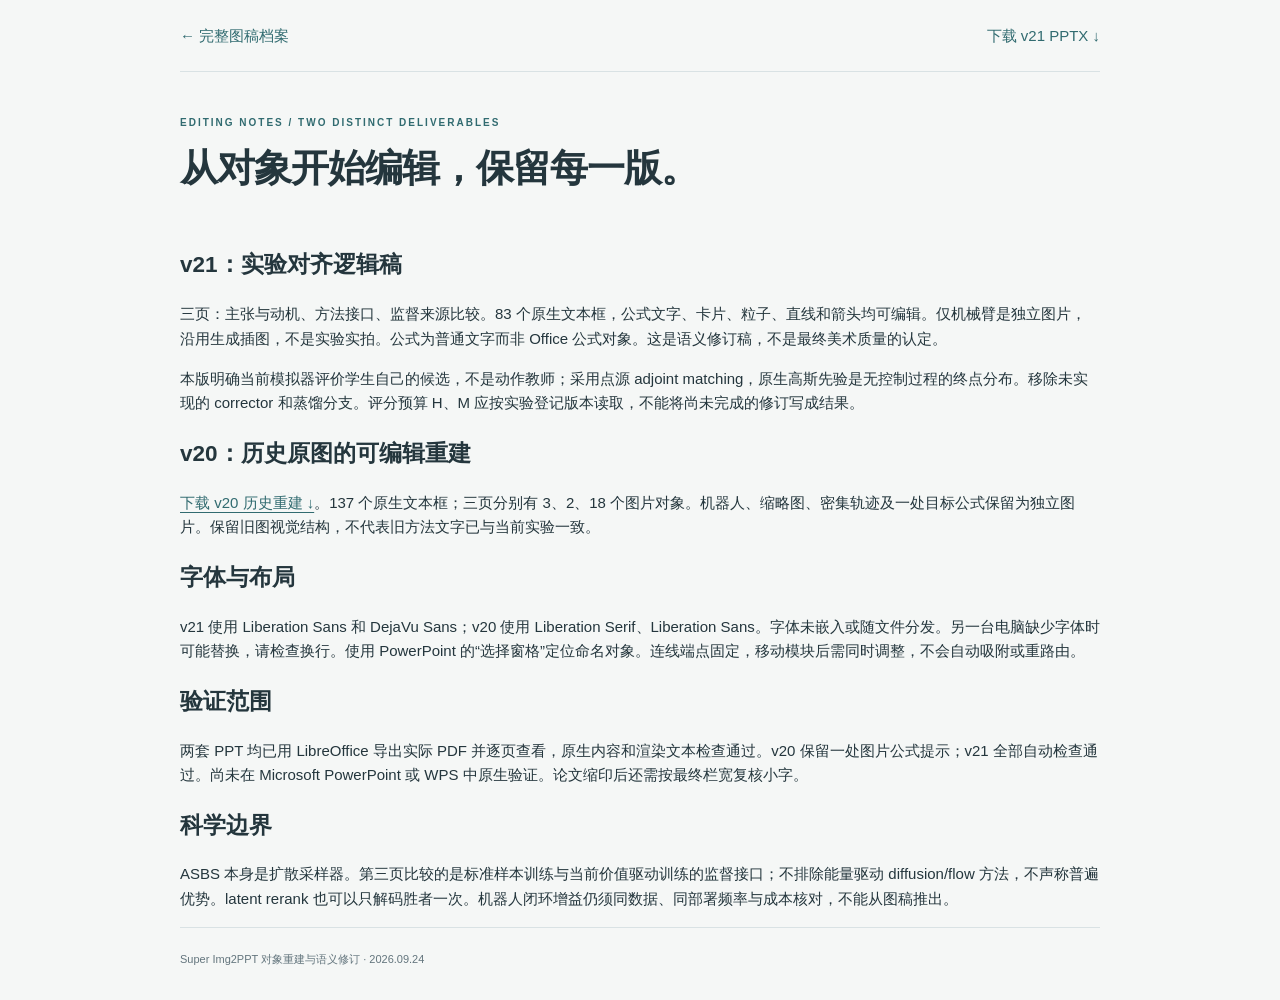
==== editing-guide.html @ 5e0d91dc "feat(figures): add editable decks and complete figure history Preserve v20 artwork and add a separat" ====
<!doctype html><html lang="zh-CN"><head><meta charset="utf-8"><meta name="viewport" content="width=device-width,initial-scale=1"><meta name="referrer" content="no-referrer"><title>ASBS · PowerPoint 编辑说明</title><link rel="stylesheet" href="figure-gallery.css"></head>
<body><main style="max-width:1000px"><nav class="site-nav"><a href="figure-history.html">← 完整图稿档案</a><a href="downloads/v21-aligned.pptx" download>下载 v21 PPTX ↓</a></nav><header class="intro"><div><p class="eyebrow">EDITING NOTES / TWO DISTINCT DELIVERABLES</p><h1>从对象开始编辑，保留每一版。</h1></div></header>
<section><h2>v21：实验对齐逻辑稿</h2><p>三页：主张与动机、方法接口、监督来源比较。83 个原生文本框，公式文字、卡片、粒子、直线和箭头均可编辑。仅机械臂是独立图片，沿用生成插图，不是实验实拍。公式为普通文字而非 Office 公式对象。这是语义修订稿，不是最终美术质量的认定。</p><p>本版明确当前模拟器评价学生自己的候选，不是动作教师；采用点源 adjoint matching，原生高斯先验是无控制过程的终点分布。移除未实现的 corrector 和蒸馏分支。评分预算 H、M 应按实验登记版本读取，不能将尚未完成的修订写成结果。</p>
<h2>v20：历史原图的可编辑重建</h2><p><a href="downloads/v20-editable.pptx" download>下载 v20 历史重建 ↓</a>。137 个原生文本框；三页分别有 3、2、18 个图片对象。机器人、缩略图、密集轨迹及一处目标公式保留为独立图片。保留旧图视觉结构，不代表旧方法文字已与当前实验一致。</p>
<h2>字体与布局</h2><p>v21 使用 Liberation Sans 和 DejaVu Sans；v20 使用 Liberation Serif、Liberation Sans。字体未嵌入或随文件分发。另一台电脑缺少字体时可能替换，请检查换行。使用 PowerPoint 的“选择窗格”定位命名对象。连线端点固定，移动模块后需同时调整，不会自动吸附或重路由。</p>
<h2>验证范围</h2><p>两套 PPT 均已用 LibreOffice 导出实际 PDF 并逐页查看，原生内容和渲染文本检查通过。v20 保留一处图片公式提示；v21 全部自动检查通过。尚未在 Microsoft PowerPoint 或 WPS 中原生验证。论文缩印后还需按最终栏宽复核小字。</p>
<h2>科学边界</h2><p>ASBS 本身是扩散采样器。第三页比较的是标准样本训练与当前价值驱动训练的监督接口；不排除能量驱动 diffusion/flow 方法，不声称普遍优势。latent rerank 也可以只解码胜者一次。机器人闭环增益仍须同数据、同部署频率与成本核对，不能从图稿推出。</p></section>
<footer>Super Img2PPT 对象重建与语义修订 · 2026.09.24</footer></main></body></html>
---- figure-gallery.css ----
:root{color-scheme:light;--ink:#24363d;--muted:#63757d;--teal:#316b70;--line:#d9e2e4;--paper:#fff;--wash:#f5f7f6;--warm:#9a6927}
*{box-sizing:border-box}body{margin:0;background:var(--wash);color:var(--ink);font:15px/1.65 -apple-system,BlinkMacSystemFont,"Segoe UI","PingFang SC","Microsoft YaHei",sans-serif}main{max-width:1600px;margin:auto;padding:24px 40px 32px}a{color:var(--teal);text-underline-offset:4px}button,select{font:inherit}button,a,select{-webkit-tap-highlight-color:transparent}button{cursor:pointer}button:focus-visible,a:focus-visible,select:focus-visible,summary:focus-visible{outline:3px solid #579fa4;outline-offset:4px}.skip-link{position:fixed;top:8px;left:8px;transform:translateY(-180%);z-index:20;background:white;padding:10px}.skip-link:focus{transform:none}.site-nav{display:flex;justify-content:space-between;align-items:center;border-bottom:1px solid var(--line);padding:0 0 22px}.site-nav div{display:flex;gap:28px}.site-nav a{text-decoration:none}.wordmark{font-size:24px;letter-spacing:-1px;font-weight:750;color:var(--ink)}.wordmark span{font-size:10px;letter-spacing:2px;font-weight:500;margin-left:10px}.intro{display:flex;justify-content:space-between;gap:32px;padding:43px 0 20px;align-items:center}.eyebrow{font-size:10px;letter-spacing:2px;color:var(--teal);font-weight:650;margin:0 0 13px}h1{font-size:38px;line-height:1.3;letter-spacing:-1px;font-weight:650;margin:0 0 14px}.lead{color:var(--muted);max-width:830px;margin:0}.archive-mark{display:flex;flex-direction:column;min-width:165px;border-left:1px solid var(--line);padding-left:25px;color:var(--muted);font-size:12px}.archive-mark strong{font-size:40px;line-height:1.4;color:var(--teal);font-weight:500}.scope-note{display:flex;gap:10px;align-items:flex-start;font-size:12px;color:var(--muted);margin:0 0 32px;padding:13px 16px;background:#eaf0ef;border-radius:4px}.status-dot{width:6px;height:6px;flex:0 0 6px;margin-top:7px;background:var(--teal);border-radius:50%}.section-heading{display:flex;justify-content:space-between;align-items:center;gap:16px;margin:0 0 16px}.section-heading h2{font-size:20px;margin:0;font-weight:650}.section-heading span{font-size:12px;color:var(--muted)}.toolbar{display:flex;justify-content:space-between;gap:16px;flex-wrap:wrap;align-items:center;margin:0 0 20px}.figure-tabs{display:flex;gap:2px;background:#e5ebe9;border-radius:5px;padding:4px}.figure-tabs button{background:transparent;border:0;padding:9px 17px;border-radius:3px;color:var(--muted)}.figure-tabs button[aria-pressed=true]{background:white;color:var(--ink);box-shadow:0 1px 3px #22363815}.selectors{display:flex;gap:14px;flex-wrap:wrap;align-items:end}.selectors label{display:flex;gap:7px;align-items:center;color:var(--muted);font-size:12px}select{padding:9px 28px 9px 10px;border:1px solid var(--line);border-radius:4px;background:white;color:var(--ink);min-height:43px}.selectors button,.lightbox-bar button{background:white;border:1px solid var(--line);border-radius:4px;color:var(--teal);padding:9px 13px;min-height:43px;font-size:13px}#compare-toggle[aria-pressed=true]{background:var(--teal);border-color:var(--teal);color:white}.figures{display:grid;grid-template-columns:minmax(0,1fr);gap:20px}.figures.comparing{grid-template-columns:repeat(2,minmax(0,1fr))}.figure-panel{background:white;border:1px solid var(--line);border-radius:6px;overflow:hidden;min-width:0;align-self:start}.figure-header{padding:18px 22px;border-bottom:1px solid var(--line);display:flex;gap:16px;justify-content:space-between;align-items:start}.figure-header h3{font-size:17px;margin:0 0 3px;font-weight:600}.figure-header p{color:var(--muted);font-size:12px;margin:0}.figure-actions{display:flex;gap:13px;flex-wrap:wrap;justify-content:flex-end;font-size:12px;white-space:nowrap}.image-button{border:0;background:white;display:block;padding:10px;width:100%;cursor:zoom-in}.image-button img{display:block;width:100%;height:auto}.figure-note{border-top:1px solid #ecf0ef;padding:14px 22px;color:var(--muted);font-size:13px}.figure-note p{margin:0 0 6px}.figure-note p:last-child{margin:0}.tag{font-size:10px;font-weight:600;letter-spacing:.3px;border:1px solid var(--line);padding:2px 6px;border-radius:3px;display:inline-block;margin-right:7px}.tag.old{color:var(--warm);border-color:#dbc9ac}.warning{padding:12px 16px;background:#fbf4e8;border-left:3px solid #b4823c;color:#805b2a;font-size:13px}.viewer-tip{font-size:12px;color:var(--muted);margin:12px 0 40px}.empty-state{min-height:220px;display:grid;place-content:center;padding:32px;text-align:center;color:var(--muted)}.empty-state strong{display:block;color:var(--ink);font-size:18px;margin-bottom:8px}.history-list{border-top:1px solid var(--line)}.history-item{display:grid;grid-template-columns:85px 1fr auto;gap:24px;padding:24px 0;border-bottom:1px solid var(--line);align-items:start}.history-version{font-size:26px;line-height:1.4;font-weight:500;color:var(--teal)}.history-item h3{font-size:15px;margin:0 0 6px}.history-item p{font-size:13px;color:var(--muted);margin:0 0 4px;max-width:1000px}.history-item button{background:white;border:1px solid var(--line);border-radius:4px;padding:8px 13px;color:var(--teal);min-height:42px}.reading-notes{padding:38px 0 30px}.reading-notes h2{font-size:18px;margin:0 0 20px}.reading-notes>div{display:grid;grid-template-columns:repeat(3,minmax(0,1fr));gap:30px}.reading-notes h3{font-size:13px;margin:0 0 8px;font-weight:600}.reading-notes p{font-size:12px;color:var(--muted);margin:0}footer{border-top:1px solid var(--line);padding-top:22px;font-size:11px;color:var(--muted);display:flex;justify-content:space-between;gap:20px}dialog{border:1px solid var(--line);border-radius:6px;padding:16px;max-width:96vw;width:1500px;max-height:94vh;color:var(--ink)}dialog::backdrop{background:#142b35b8}.lightbox-bar{display:flex;justify-content:space-between;gap:20px;align-items:center}.lightbox-bar h2{font-size:17px;margin:0}.lightbox-body{max-height:75vh;overflow:auto;margin:16px 0;background:#fff}.lightbox-body img{display:block;width:100%;height:auto}#lightbox-original{font-size:13px}.noscript{padding:25px;background:white}section{scroll-margin-top:20px}[hidden]{display:none!important}
@media(max-width:1050px){main{padding:22px 24px}.toolbar{align-items:start}.selectors{gap:10px}.figures.comparing .figure-header{flex-direction:column}.reading-notes>div{gap:20px}}
@media(max-width:700px){main{padding:18px 14px}h1{font-size:29px}.intro{padding:28px 0 18px;gap:18px}.archive-mark{display:none}.site-nav div{gap:16px;font-size:12px}.wordmark{font-size:21px}.wordmark span{font-size:8px;letter-spacing:1px}.eyebrow{font-size:8px;letter-spacing:1px}.lead{font-size:13px}.scope-note{font-size:11px}.section-heading{align-items:start}.section-heading h2{font-size:18px}.figure-tabs{width:100%}.figure-tabs button{flex:1;padding:8px 5px;font-size:13px}.selectors{width:100%}.selectors label{flex:1}.selectors select{width:100%;min-width:0}.selectors button{flex:1}.figures.comparing{grid-template-columns:minmax(0,1fr)}.figure-header{padding:14px;flex-direction:column;gap:10px}.figure-actions{justify-content:flex-start}.figure-note{padding:12px 14px}.image-button{padding:3px}.history-item{grid-template-columns:48px 1fr;gap:14px;padding:20px 0}.history-item button{grid-column:2;justify-self:start}.history-version{font-size:23px}.reading-notes>div{grid-template-columns:1fr;gap:20px}footer{flex-direction:column;gap:5px}dialog{padding:10px}.lightbox-bar h2{font-size:14px}}
@media(max-width:700px){.selectors{display:grid;grid-template-columns:repeat(2,minmax(0,1fr));gap:10px 12px;align-items:end}.selectors label{display:flex;flex-direction:column;align-items:stretch;gap:4px;white-space:nowrap}.selectors select{min-width:90px}.selectors button{width:100%}}
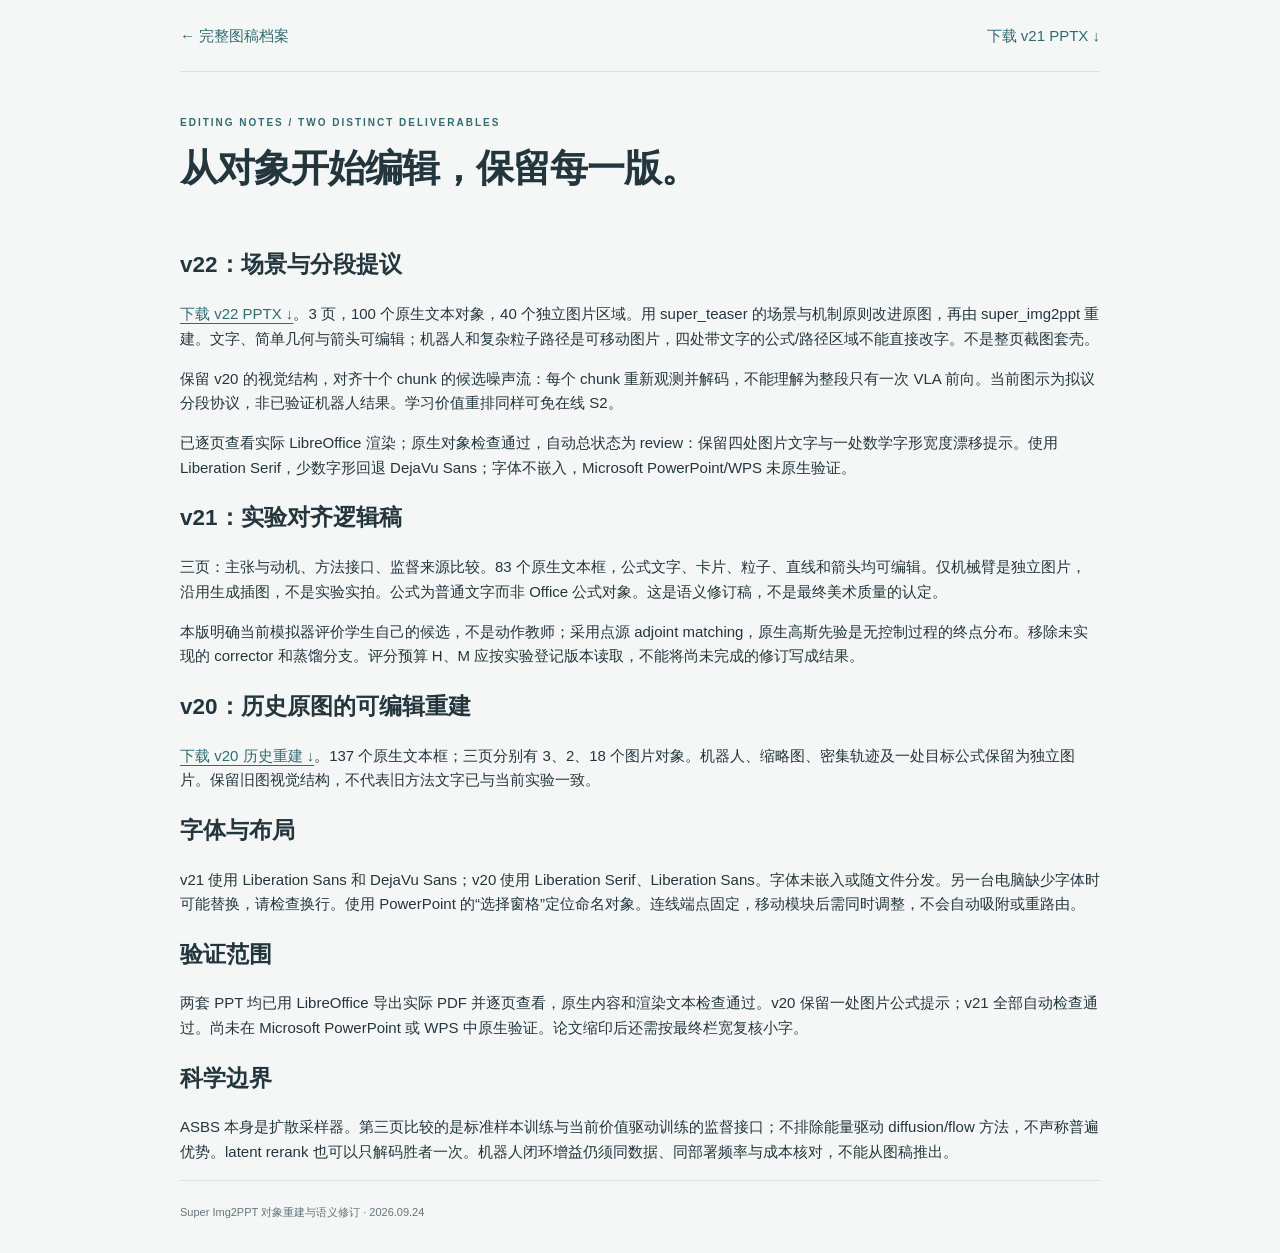
==== commit d46451fd: "feat(figures): restore scene-first v22 with editable PowerPoint Refs: T-787" ====
--- a/editing-guide.html
+++ b/editing-guide.html
@@ -1,6 +1,7 @@
 <!doctype html><html lang="zh-CN"><head><meta charset="utf-8"><meta name="viewport" content="width=device-width,initial-scale=1"><meta name="referrer" content="no-referrer"><title>ASBS · PowerPoint 编辑说明</title><link rel="stylesheet" href="figure-gallery.css"></head>
 <body><main style="max-width:1000px"><nav class="site-nav"><a href="figure-history.html">← 完整图稿档案</a><a href="downloads/v21-aligned.pptx" download>下载 v21 PPTX ↓</a></nav><header class="intro"><div><p class="eyebrow">EDITING NOTES / TWO DISTINCT DELIVERABLES</p><h1>从对象开始编辑，保留每一版。</h1></div></header>
-<section><h2>v21：实验对齐逻辑稿</h2><p>三页：主张与动机、方法接口、监督来源比较。83 个原生文本框，公式文字、卡片、粒子、直线和箭头均可编辑。仅机械臂是独立图片，沿用生成插图，不是实验实拍。公式为普通文字而非 Office 公式对象。这是语义修订稿，不是最终美术质量的认定。</p><p>本版明确当前模拟器评价学生自己的候选，不是动作教师；采用点源 adjoint matching，原生高斯先验是无控制过程的终点分布。移除未实现的 corrector 和蒸馏分支。评分预算 H、M 应按实验登记版本读取，不能将尚未完成的修订写成结果。</p>
+<section><h2>v22：场景与分段提议</h2><p><a href="downloads/v22-editable.pptx" download>下载 v22 PPTX ↓</a>。3 页，100 个原生文本对象，40 个独立图片区域。用 super_teaser 的场景与机制原则改进原图，再由 super_img2ppt 重建。文字、简单几何与箭头可编辑；机器人和复杂粒子路径是可移动图片，四处带文字的公式/路径区域不能直接改字。不是整页截图套壳。</p><p>保留 v20 的视觉结构，对齐十个 chunk 的候选噪声流：每个 chunk 重新观测并解码，不能理解为整段只有一次 VLA 前向。当前图示为拟议分段协议，非已验证机器人结果。学习价值重排同样可免在线 S2。</p><p>已逐页查看实际 LibreOffice 渲染；原生对象检查通过，自动总状态为 review：保留四处图片文字与一处数学字形宽度漂移提示。使用 Liberation Serif，少数字形回退 DejaVu Sans；字体不嵌入，Microsoft PowerPoint/WPS 未原生验证。</p>
+<h2>v21：实验对齐逻辑稿</h2><p>三页：主张与动机、方法接口、监督来源比较。83 个原生文本框，公式文字、卡片、粒子、直线和箭头均可编辑。仅机械臂是独立图片，沿用生成插图，不是实验实拍。公式为普通文字而非 Office 公式对象。这是语义修订稿，不是最终美术质量的认定。</p><p>本版明确当前模拟器评价学生自己的候选，不是动作教师；采用点源 adjoint matching，原生高斯先验是无控制过程的终点分布。移除未实现的 corrector 和蒸馏分支。评分预算 H、M 应按实验登记版本读取，不能将尚未完成的修订写成结果。</p>
 <h2>v20：历史原图的可编辑重建</h2><p><a href="downloads/v20-editable.pptx" download>下载 v20 历史重建 ↓</a>。137 个原生文本框；三页分别有 3、2、18 个图片对象。机器人、缩略图、密集轨迹及一处目标公式保留为独立图片。保留旧图视觉结构，不代表旧方法文字已与当前实验一致。</p>
 <h2>字体与布局</h2><p>v21 使用 Liberation Sans 和 DejaVu Sans；v20 使用 Liberation Serif、Liberation Sans。字体未嵌入或随文件分发。另一台电脑缺少字体时可能替换，请检查换行。使用 PowerPoint 的“选择窗格”定位命名对象。连线端点固定，移动模块后需同时调整，不会自动吸附或重路由。</p>
 <h2>验证范围</h2><p>两套 PPT 均已用 LibreOffice 导出实际 PDF 并逐页查看，原生内容和渲染文本检查通过。v20 保留一处图片公式提示；v21 全部自动检查通过。尚未在 Microsoft PowerPoint 或 WPS 中原生验证。论文缩印后还需按最终栏宽复核小字。</p>
